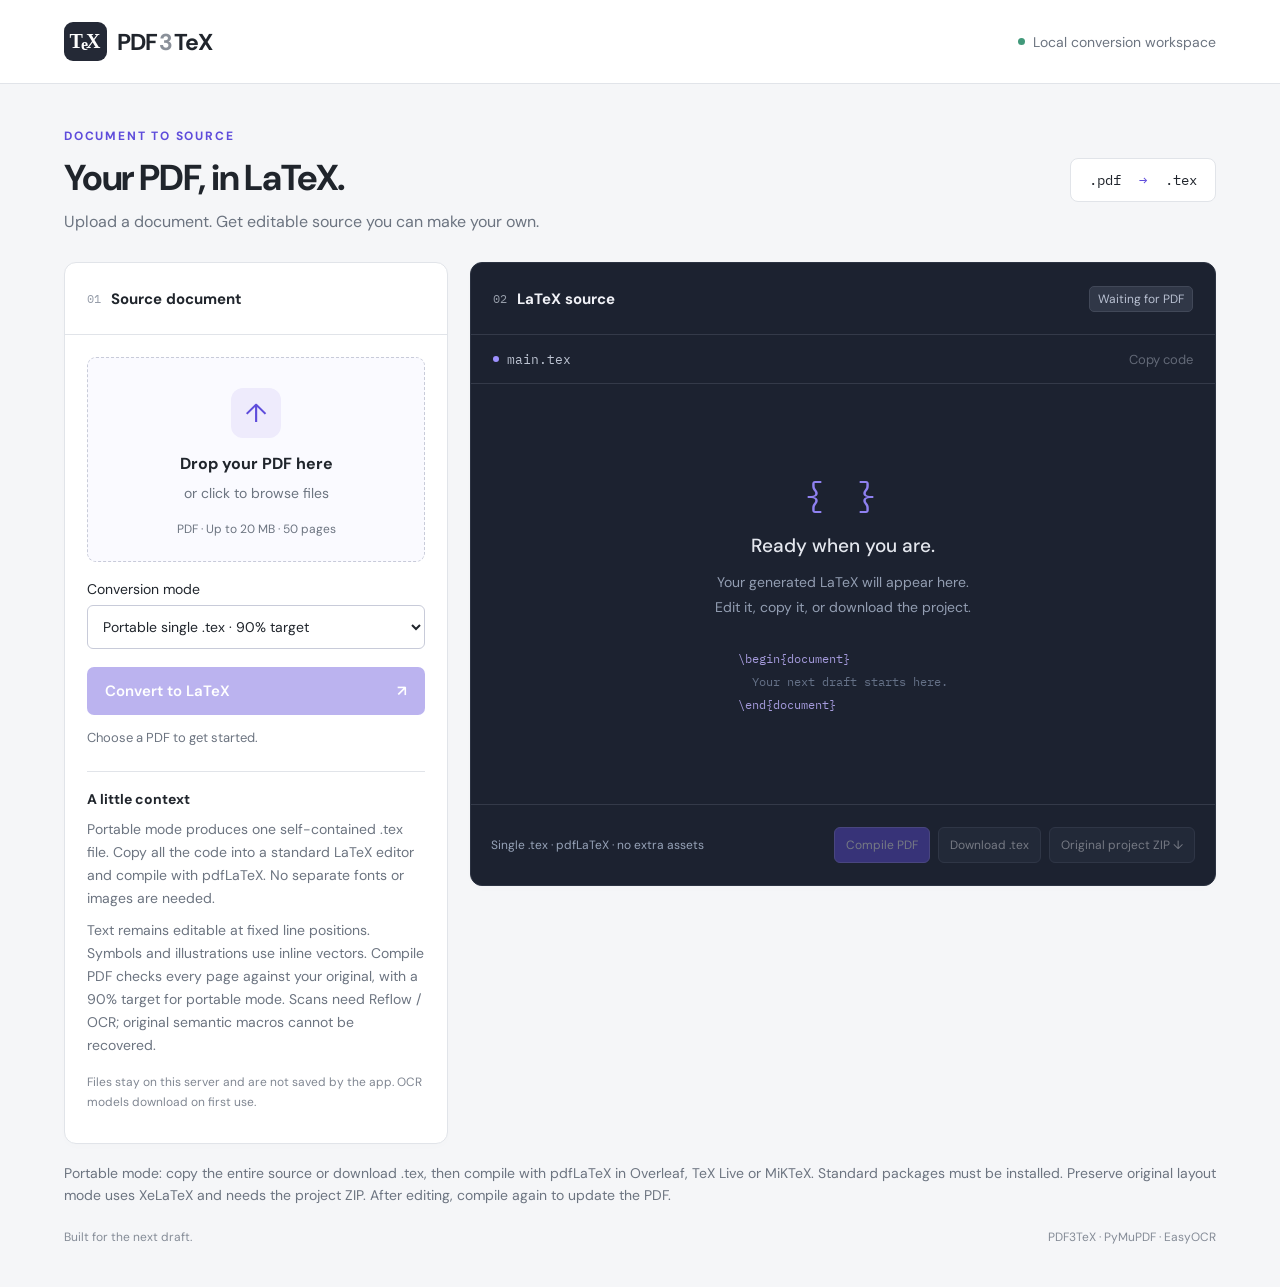
==== static/index.html @ ad20240a "feat: add PDF3TeX conversion workspace" ====
<!doctype html>
<html lang="en">
<head>
  <meta charset="UTF-8"><meta name="viewport" content="width=device-width, initial-scale=1">
  <meta name="description" content="Convert a PDF into editable LaTeX with local text extraction and OCR.">
  <title>PDF3TeX — PDF to LaTeX workspace</title>
  <link rel="stylesheet" href="/static/style.css">
  <script src="/static/app.js" defer></script>
</head>
<body>
  <header><a class="brand" href="/" aria-label="PDF3TeX home"><span class="brand-icon">T<span>e</span>X</span> PDF<span class="brand-light">3</span>TeX</a><span class="header-note"><i></i> Local conversion workspace</span></header>
  <main>
    <div class="page-heading"><div><p class="eyebrow">DOCUMENT TO SOURCE</p><h1>Your PDF, in LaTeX.</h1><p>Upload a document. Get editable source you can make your own.</p></div><span class="format-chip">.pdf <span>→</span> .tex</span></div>
    <div class="workspace">
      <section class="input-panel" aria-labelledby="input-heading">
        <div class="panel-title"><h2 id="input-heading"><span class="step">01</span> Source document</h2><button id="reset" class="text-button" hidden>Clear</button></div>
        <div class="input-content">
          <input type="file" id="file" accept=".pdf,application/pdf" hidden>
          <button id="dropzone" class="dropzone" type="button" aria-label="Choose a PDF or drop one here">
            <span class="upload-icon" aria-hidden="true">↑</span><strong id="file-title">Drop your PDF here</strong><span id="file-detail">or click to browse files</span><span class="file-limit">PDF · Up to 20 MB · 50 pages</span>
          </button>
          <label class="mode-label" for="conversion-mode">Conversion mode</label>
          <select id="conversion-mode"><option value="portable">Portable single .tex · 90% target</option><option value="layout">Preserve original layout · project ZIP</option><option value="text">Reflow editable text / OCR</option></select>
          <button id="convert" class="primary-button" disabled>Convert to LaTeX <span aria-hidden="true">↗</span></button>
          <div id="status" role="status" aria-live="polite">Choose a PDF to get started.</div>
          <div id="error" role="alert" hidden></div>
          <div id="preview-wrap" hidden><div class="preview-label">DOCUMENT PREVIEW <a id="open-pdf" target="_blank" rel="noopener">Open PDF ↗</a></div><iframe id="pdf-preview" title="Selected PDF preview"></iframe></div>
          <div class="notes"><h3>A little context</h3><p>Portable mode produces one self-contained .tex file. Copy all the code into a standard LaTeX editor and compile with pdfLaTeX. No separate fonts or images are needed.</p><p>Text remains editable at fixed line positions. Symbols and illustrations use inline vectors. Compile PDF checks every page against your original, with a 90% target for portable mode. Scans need Reflow / OCR; original semantic macros cannot be recovered.</p><p class="privacy">Files stay on this server and are not saved by the app. OCR models download on first use.</p></div>
        </div>
      </section>
      <section class="output-panel" aria-labelledby="output-heading">
        <div class="panel-title"><h2 id="output-heading"><span class="step">02</span> LaTeX source</h2><span id="output-state" class="state-chip">Waiting for PDF</span></div>
        <div class="editor-toolbar"><span><i class="file-dot"></i> main.tex</span><button id="copy" class="editor-button" disabled>Copy code</button></div>
        <div id="empty-state" class="empty-state"><span class="code-symbol" aria-hidden="true">{ }</span><h3>Ready when you are.</h3><p>Your generated LaTeX will appear here.<br>Edit it, copy it, or download the project.</p><span class="empty-code">\begin{document}<br><span> &nbsp; Your next draft starts here.</span><br>\end{document}</span></div>
        <textarea id="source" aria-label="Editable LaTeX source" spellcheck="false" autocapitalize="off" hidden></textarea>
        <div class="output-footer"><span id="stats">Single .tex · pdfLaTeX · no extra assets</span><div><button id="compile" class="secondary-button compile-button" disabled>Compile PDF</button><button id="download-tex" class="secondary-button" disabled>Download .tex</button><button id="download-zip" class="secondary-button" disabled title="Downloads the original conversion; Download .tex includes your edits">Original project ZIP ↓</button></div></div>
        <div class="compile-results" id="compile-results" hidden>
          <div class="compile-heading"><h3>Compiled PDF</h3><button id="download-pdf" class="secondary-button" disabled>Download PDF ↓</button></div>
          <p id="compile-status" role="status" aria-live="polite"></p>
          <div id="comparison-result" hidden><strong id="comparison-score"></strong><p id="comparison-metric"></p><p id="comparison-pages"></p></div>
          <iframe id="compiled-preview" title="Compiled LaTeX PDF preview" hidden></iframe>
          <details id="compiler-details" hidden><summary>Compiler log</summary><pre id="compiler-log"></pre></details>
        </div>
      </section>
    </div>
    <div id="warnings" role="status" hidden></div>
    <p class="compile-note">Portable mode: copy the entire source or download .tex, then compile with pdfLaTeX in Overleaf, TeX Live or MiKTeX. Standard packages must be installed. Preserve original layout mode uses XeLaTeX and needs the project ZIP. After editing, compile again to update the PDF.</p>
    <footer><span>Built for the next draft.</span><span>PDF3TeX · PyMuPDF · EasyOCR</span></footer>
  </main>
</body>
</html>
---- static/style.css ----
@import url('https://fonts.googleapis.com/css2?family=DM+Sans:wght@400;500;600;700&family=IBM+Plex+Mono:wght@400;500&display=swap');
.compile-note{color:#6c7480;font-size:14px;line-height:1.6;margin:18px 0 0}
.mode-label{display:block;font-size:14px;margin:18px 0 7px}#conversion-mode{width:100%;font:inherit;font-size:14px;padding:11px;border:1px solid #c8cbd9;border-radius:6px;background:#fff;color:#20252c}#comparison-result{border:1px solid #516171;padding:15px;border-radius:7px;margin:15px 0;background:#263044}#comparison-result strong{font-size:20px;color:#e4e7ee}#comparison-result p{margin:7px 0;font-size:12px}#comparison-result.match{border-color:#3c8b70;background:#203e37}#comparison-result.match strong{color:#abebd1}
.compile-results{padding:20px;border-top:1px solid #343a49}.compile-heading{display:flex;align-items:center;justify-content:space-between;gap:12px}.compile-heading h3{font-size:16px;margin:0}.compile-button{background:#5e4cdb!important;border-color:#8778ed!important}.compile-results p{color:#b4bfd1;font-size:14px;line-height:1.6}.compile-results iframe{height:560px;background:#fff;border-color:#424b60}.compile-results details{margin-top:16px;color:#c2cbdc;font-size:14px}.compile-results summary{cursor:pointer;padding:6px 0}.compile-results pre{background:#151a24;border:1px solid #343a49;padding:14px;font-size:12px;line-height:1.7;white-space:pre-wrap;overflow-wrap:anywhere;max-height:300px;overflow:auto}.compile-results .compile-failed{color:#ffb4a2}@media(max-width:480px){.compile-results{padding:16px}.compile-results iframe{height:400px}}
:root{font-family:'DM Sans',sans-serif;color:#20252c;background:#f5f6f8;font-synthesis:none;font-size:16px;--accent:#5e4cdb;--muted:#6c7480;--border:#e1e4e9}*{box-sizing:border-box}body{margin:0}button,a,input,textarea{-webkit-tap-highlight-color:transparent}button{font:inherit;cursor:pointer}button:disabled{cursor:not-allowed;opacity:.42}button:focus-visible,a:focus-visible{outline:3px solid #a59afa;outline-offset:4px}button[hidden],[hidden]{display:none!important}header{height:84px;background:white;border-bottom:1px solid var(--border);padding:0 5%;display:flex;align-items:center;justify-content:space-between}.brand{display:flex;gap:10px;align-items:center;text-decoration:none;color:inherit;font-size:23px;font-weight:700;letter-spacing:-1px}.brand-icon{display:inline-flex;align-items:center;justify-content:center;background:#242936;color:#fff;width:43px;height:39px;border-radius:9px;font-family:Georgia,serif;font-size:20px;letter-spacing:-2px;padding-right:3px}.brand-icon span{transform:translateY(3px);font-size:16px}.brand-light{color:#8a9099;margin:0 -8px}.header-note{font-size:14px;color:var(--muted);display:flex;align-items:center;gap:8px}.header-note i{width:7px;height:7px;background:#41997a;border-radius:50%}main{max-width:1500px;margin:auto;padding:44px 5% 20px}.page-heading{display:flex;align-items:center;justify-content:space-between;margin-bottom:30px}.eyebrow{font-size:12px!important;letter-spacing:1.8px;font-weight:700;color:var(--accent)!important;margin:0 0 12px!important}h1{font-size:36px;line-height:1.2;letter-spacing:-1.2px;margin:0 0 12px}.page-heading p{color:var(--muted);margin:0;font-size:16px}.format-chip{font-family:'IBM Plex Mono',monospace;border:1px solid var(--border);padding:12px 18px;border-radius:8px;background:#fff;font-size:14px}.format-chip span{color:var(--accent);padding:0 10px}.workspace{display:grid;grid-template-columns:minmax(300px, .85fr) minmax(400px,1.65fr);gap:22px;align-items:start}.input-panel,.output-panel{border:1px solid var(--border);border-radius:12px;overflow:hidden;background:white;box-shadow:0 3px 8px #18213903}.panel-title{display:flex;align-items:center;justify-content:space-between;padding:19px 22px;border-bottom:1px solid var(--border);min-height:72px}h2{font-size:15px;display:flex;align-items:center;gap:10px;margin:0}.step{font-family:'IBM Plex Mono',monospace;color:#979eaa;font-weight:400;font-size:12px}.text-button{border:0;background:transparent;color:var(--accent);font-size:14px;padding:5px}.input-content{padding:22px}.dropzone{padding:30px 14px 24px;width:100%;border:1.5px dashed #c8cbd9;border-radius:9px;background:#fafaff;display:flex;align-items:center;flex-direction:column;gap:10px;transition:.2s;color:inherit}.dropzone:hover,.dropzone.dragging{border-color:var(--accent);background:#f0edff}.upload-icon{font-size:26px;background:#eeebfc;color:var(--accent);width:50px;height:50px;border-radius:12px;display:grid;place-items:center;margin-bottom:5px}.dropzone strong{font-size:16px;max-width:100%;overflow-wrap:anywhere}.dropzone>span:not(.upload-icon){color:var(--muted);font-size:14px}.file-limit{font-size:12px!important;margin-top:9px}.primary-button{width:100%;background:var(--accent);color:white;border:0;border-radius:7px;display:flex;justify-content:space-between;padding:14px 18px;font-weight:600;font-size:15px;margin-top:18px}.primary-button:hover:enabled{background:#4c3aba}#status{font-size:13px;color:var(--muted);line-height:1.6;margin:13px 0 0;min-height:21px}#error,#warnings{font-size:14px;line-height:1.6;border-radius:6px;padding:12px;background:#fff0eb;color:#9d3928;margin-top:15px;overflow-wrap:anywhere}.notes{border-top:1px solid var(--border);margin-top:22px;padding-top:18px}.notes h3{font-size:14px;margin:0 0 10px}.notes p{font-size:14px;line-height:1.65;color:var(--muted);margin:8px 0}.notes .privacy{font-size:12px;color:#808792;margin-top:16px}.preview-label{display:flex;justify-content:space-between;gap:8px;font-size:11px;color:var(--muted);letter-spacing:1px;margin:22px 0 10px}.preview-label a{color:var(--accent);letter-spacing:0;font-size:12px}iframe{width:100%;height:300px;border:1px solid var(--border);border-radius:6px}.output-panel{background:#1c2230;color:#e4e7ee;border-color:#2c3342}.output-panel .panel-title{border-color:#343a49}.output-panel h2{color:#f0f1f6}.state-chip{font-size:12px;background:#303747;border:1px solid #414858;padding:4px 8px;border-radius:5px;color:#b9c1d2}.state-chip.ready{background:#203e37;color:#9ad6bc;border-color:#35574c}.editor-toolbar{height:49px;border-bottom:1px solid #343a49;display:flex;justify-content:space-between;align-items:center;padding:0 22px;font-size:13px;color:#bdc4d2;font-family:'IBM Plex Mono',monospace}.editor-toolbar>span{display:flex;align-items:center;gap:8px}.file-dot{width:6px;height:6px;background:#9e91ff;border-radius:50%}.editor-button{background:transparent;color:#c4cbd9;border:0;padding:7px 0;font-family:'DM Sans',sans-serif;font-size:13px}.empty-state{min-height:420px;display:flex;flex-direction:column;align-items:center;justify-content:center;text-align:center;padding:40px 20px}.code-symbol{font-family:'IBM Plex Mono',monospace;color:#8f81f1;font-size:35px;letter-spacing:5px;margin-bottom:15px}.empty-state h3{font-size:19px;font-weight:500;margin:0}.empty-state p{font-size:14px;line-height:1.8;color:#939eb2;margin:12px 0 28px}.empty-code{font-family:'IBM Plex Mono',monospace;color:#a59bdc;font-size:12px;line-height:1.9;text-align:left}.empty-code span{color:#657187}textarea{display:block;width:100%;height:480px;resize:vertical;background:#1c2230;border:0;color:#d6dce8;font-family:'IBM Plex Mono',monospace;font-size:14px;line-height:1.8;padding:22px;tab-size:2;outline-offset:-3px;white-space:pre;overflow:auto}.output-footer{min-height:81px;padding:16px 20px;border-top:1px solid #343a49;display:flex;flex-wrap:wrap;align-items:center;justify-content:space-between;gap:15px}#stats{font-size:12px;color:#97a3b8}.output-footer>div{display:flex;gap:8px;flex-wrap:wrap}.secondary-button{border:1px solid #4a5265;border-radius:6px;background:#2c3445;color:#f0f1f6;padding:9px 11px;font-size:12px}.secondary-button:hover:enabled{background:#404963}footer{display:flex;justify-content:space-between;gap:20px;color:#858c97;font-size:12px;padding:22px 0}#warnings{background:#fff8df;color:#775819}@media(min-width:1500px){main{padding-top:60px}}@media(max-width:900px){main{padding:30px 4%}.workspace{grid-template-columns:1fr}.input-content{display:block}.empty-state{min-height:300px}.header-note{font-size:12px}header{padding:0 4%}.page-heading{align-items:start}.format-chip{font-size:12px;padding:10px}h1{font-size:30px}}@media(max-width:480px){.header-note{display:none}.format-chip{display:none}.page-heading p{line-height:1.6}.panel-title{padding:17px}.input-content{padding:17px}footer{flex-direction:column;gap:7px}textarea{font-size:13px}.output-footer{padding:16px}.state-chip{font-size:11px}}@media(prefers-reduced-motion:reduce){*{transition:none!important}}
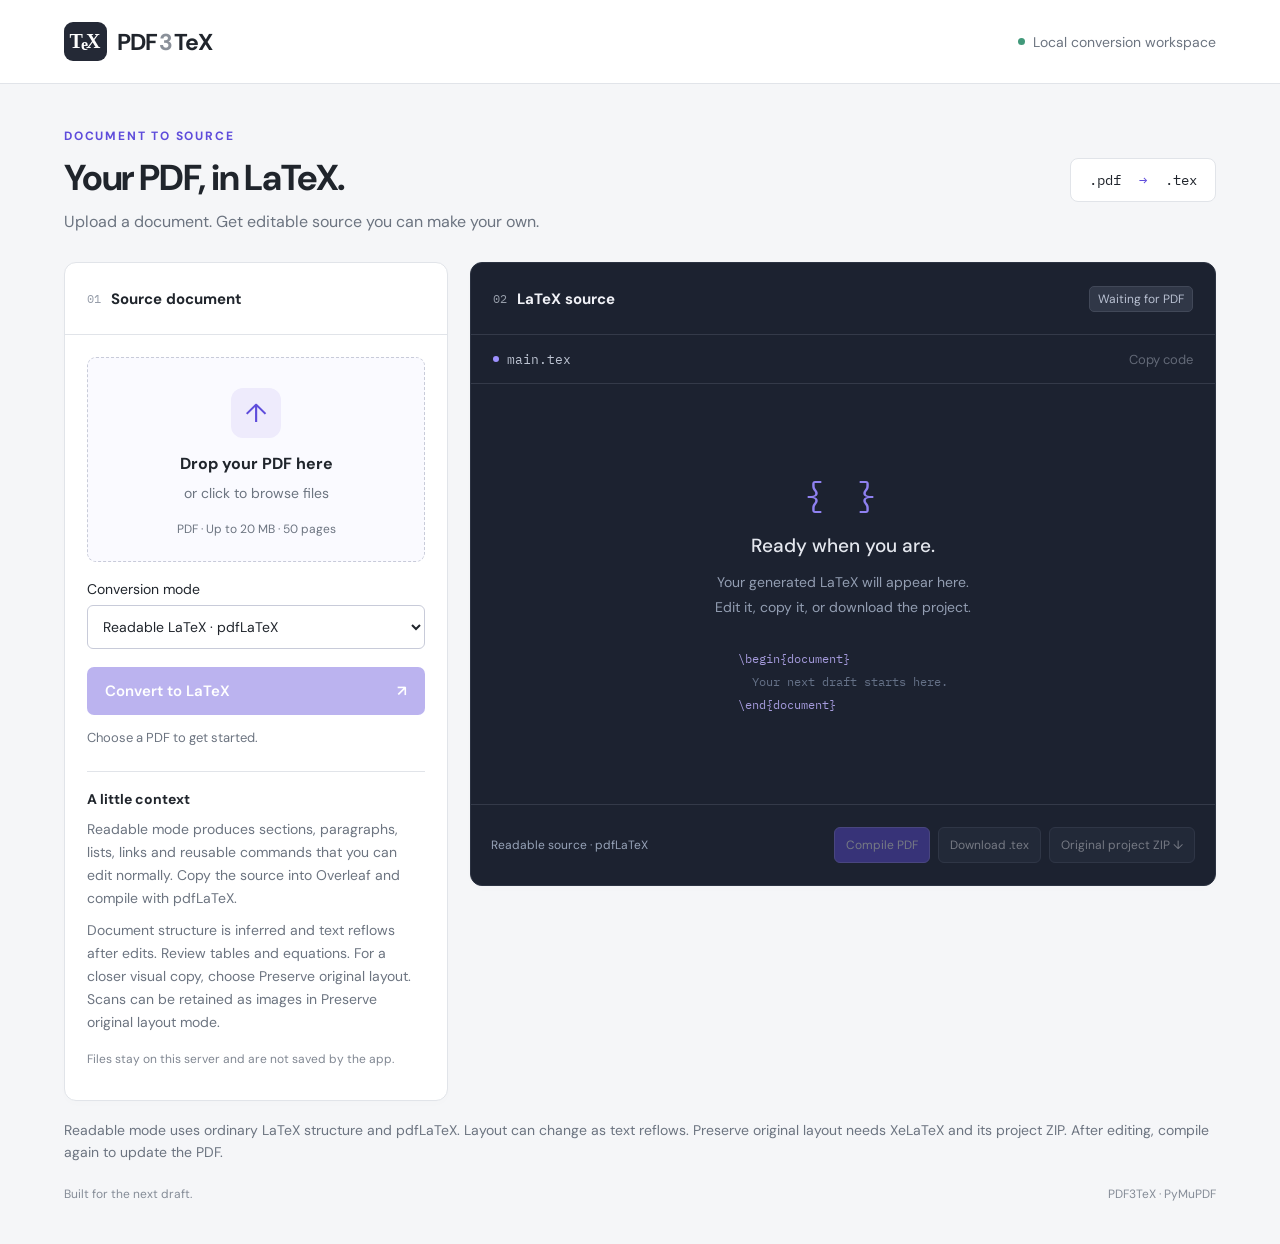
==== commit a3a8b278: "Add readable LaTeX reconstruction and simplify conversion modes" ====
--- a/static/index.html
+++ b/static/index.html
@@ -2,7 +2,7 @@
 <html lang="en">
 <head>
   <meta charset="UTF-8"><meta name="viewport" content="width=device-width, initial-scale=1">
-  <meta name="description" content="Convert a PDF into editable LaTeX with local text extraction and OCR.">
+  <meta name="description" content="Convert a PDF into editable LaTeX with local text extraction.">
   <title>PDF3TeX — PDF to LaTeX workspace</title>
   <link rel="stylesheet" href="/static/style.css">
   <script src="/static/app.js" defer></script>
@@ -20,12 +20,12 @@
             <span class="upload-icon" aria-hidden="true">↑</span><strong id="file-title">Drop your PDF here</strong><span id="file-detail">or click to browse files</span><span class="file-limit">PDF · Up to 20 MB · 50 pages</span>
           </button>
           <label class="mode-label" for="conversion-mode">Conversion mode</label>
-          <select id="conversion-mode"><option value="portable">Portable single .tex · 90% target</option><option value="layout">Preserve original layout · project ZIP</option><option value="text">Reflow editable text / OCR</option></select>
+          <select id="conversion-mode"><option value="readable">Readable LaTeX · pdfLaTeX</option><option value="layout">Preserve original layout · project ZIP</option></select>
           <button id="convert" class="primary-button" disabled>Convert to LaTeX <span aria-hidden="true">↗</span></button>
           <div id="status" role="status" aria-live="polite">Choose a PDF to get started.</div>
           <div id="error" role="alert" hidden></div>
           <div id="preview-wrap" hidden><div class="preview-label">DOCUMENT PREVIEW <a id="open-pdf" target="_blank" rel="noopener">Open PDF ↗</a></div><iframe id="pdf-preview" title="Selected PDF preview"></iframe></div>
-          <div class="notes"><h3>A little context</h3><p>Portable mode produces one self-contained .tex file. Copy all the code into a standard LaTeX editor and compile with pdfLaTeX. No separate fonts or images are needed.</p><p>Text remains editable at fixed line positions. Symbols and illustrations use inline vectors. Compile PDF checks every page against your original, with a 90% target for portable mode. Scans need Reflow / OCR; original semantic macros cannot be recovered.</p><p class="privacy">Files stay on this server and are not saved by the app. OCR models download on first use.</p></div>
+          <div class="notes"><h3>A little context</h3><p>Readable mode produces sections, paragraphs, lists, links and reusable commands that you can edit normally. Copy the source into Overleaf and compile with pdfLaTeX.</p><p>Document structure is inferred and text reflows after edits. Review tables and equations. For a closer visual copy, choose Preserve original layout. Scans can be retained as images in Preserve original layout mode.</p><p class="privacy">Files stay on this server and are not saved by the app.</p></div>
         </div>
       </section>
       <section class="output-panel" aria-labelledby="output-heading">
@@ -33,7 +33,7 @@
         <div class="editor-toolbar"><span><i class="file-dot"></i> main.tex</span><button id="copy" class="editor-button" disabled>Copy code</button></div>
         <div id="empty-state" class="empty-state"><span class="code-symbol" aria-hidden="true">{ }</span><h3>Ready when you are.</h3><p>Your generated LaTeX will appear here.<br>Edit it, copy it, or download the project.</p><span class="empty-code">\begin{document}<br><span> &nbsp; Your next draft starts here.</span><br>\end{document}</span></div>
         <textarea id="source" aria-label="Editable LaTeX source" spellcheck="false" autocapitalize="off" hidden></textarea>
-        <div class="output-footer"><span id="stats">Single .tex · pdfLaTeX · no extra assets</span><div><button id="compile" class="secondary-button compile-button" disabled>Compile PDF</button><button id="download-tex" class="secondary-button" disabled>Download .tex</button><button id="download-zip" class="secondary-button" disabled title="Downloads the original conversion; Download .tex includes your edits">Original project ZIP ↓</button></div></div>
+        <div class="output-footer"><span id="stats">Readable source · pdfLaTeX</span><div><button id="compile" class="secondary-button compile-button" disabled>Compile PDF</button><button id="download-tex" class="secondary-button" disabled>Download .tex</button><button id="download-zip" class="secondary-button" disabled title="Downloads the original conversion; Download .tex includes your edits">Original project ZIP ↓</button></div></div>
         <div class="compile-results" id="compile-results" hidden>
           <div class="compile-heading"><h3>Compiled PDF</h3><button id="download-pdf" class="secondary-button" disabled>Download PDF ↓</button></div>
           <p id="compile-status" role="status" aria-live="polite"></p>
@@ -44,8 +44,8 @@
       </section>
     </div>
     <div id="warnings" role="status" hidden></div>
-    <p class="compile-note">Portable mode: copy the entire source or download .tex, then compile with pdfLaTeX in Overleaf, TeX Live or MiKTeX. Standard packages must be installed. Preserve original layout mode uses XeLaTeX and needs the project ZIP. After editing, compile again to update the PDF.</p>
-    <footer><span>Built for the next draft.</span><span>PDF3TeX · PyMuPDF · EasyOCR</span></footer>
+    <p class="compile-note">Readable mode uses ordinary LaTeX structure and pdfLaTeX. Layout can change as text reflows. Preserve original layout needs XeLaTeX and its project ZIP. After editing, compile again to update the PDF.</p>
+    <footer><span>Built for the next draft.</span><span>PDF3TeX · PyMuPDF</span></footer>
   </main>
 </body>
 </html>
